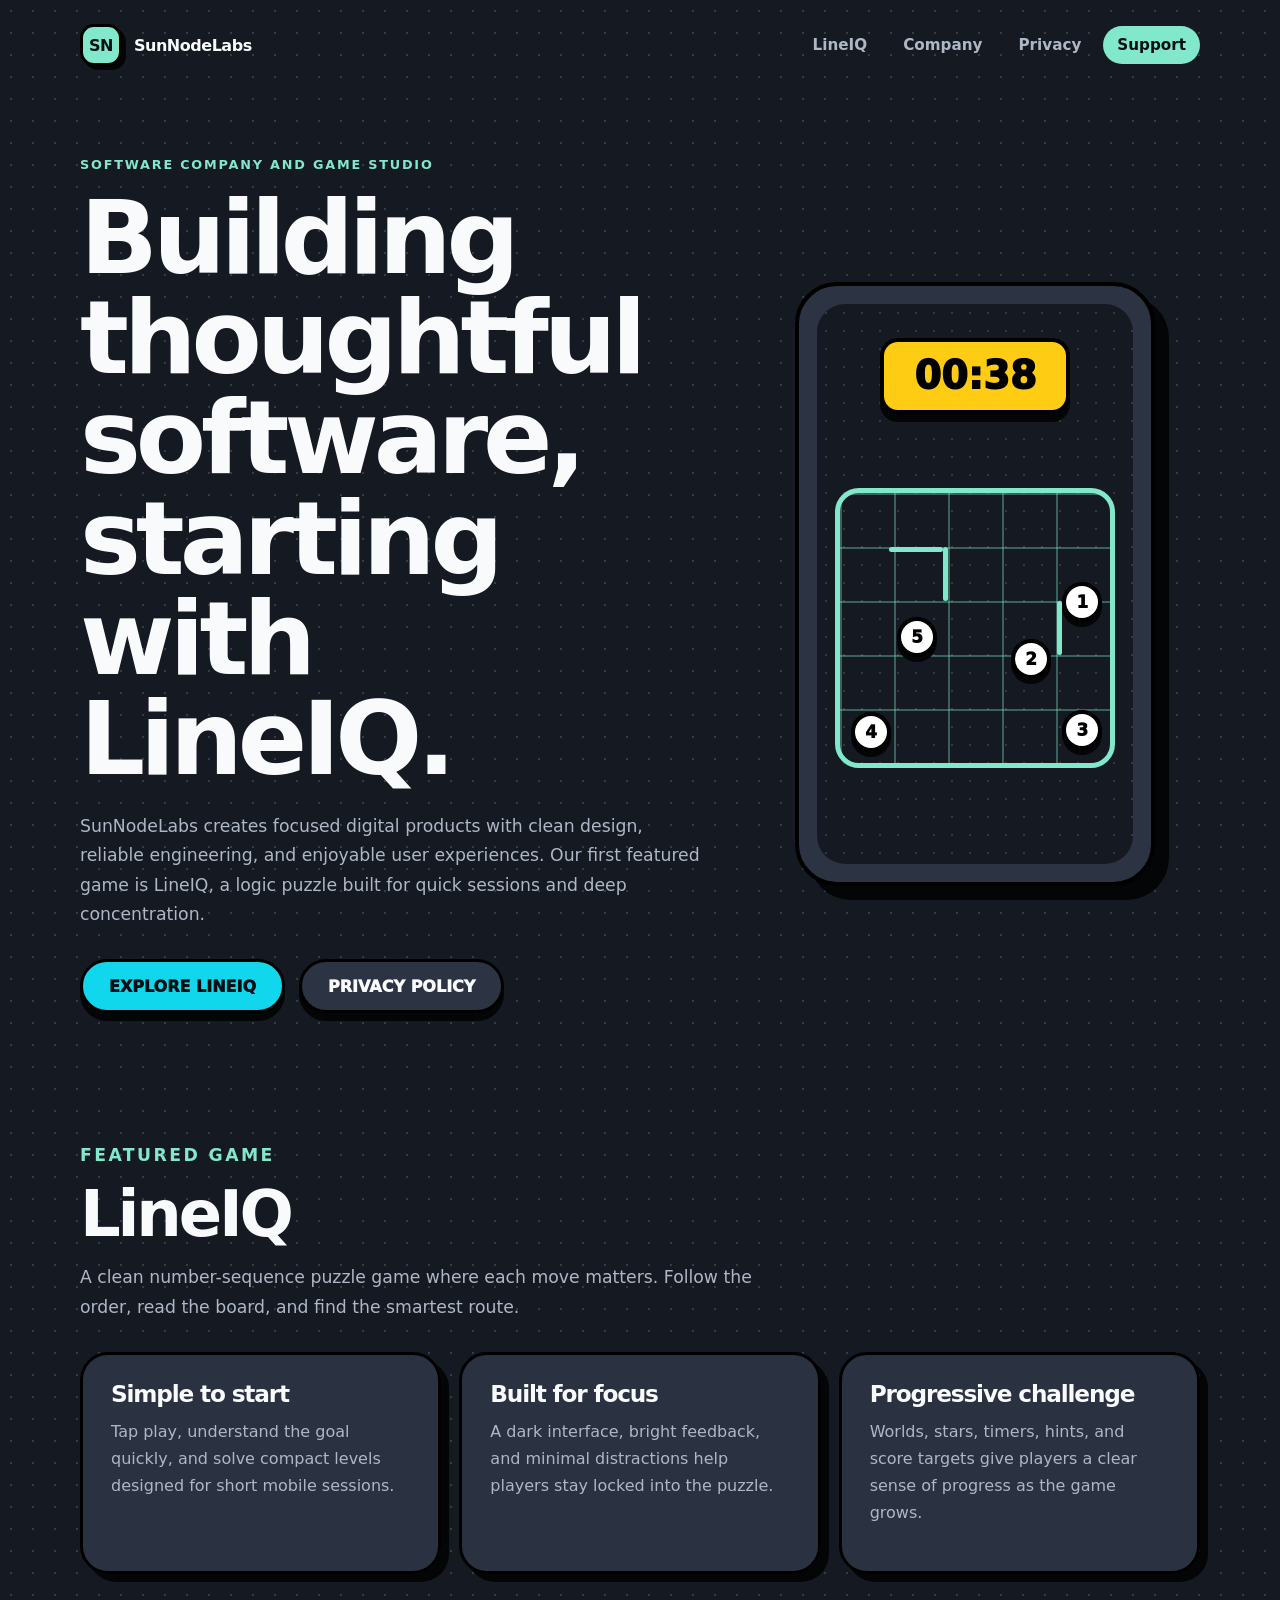
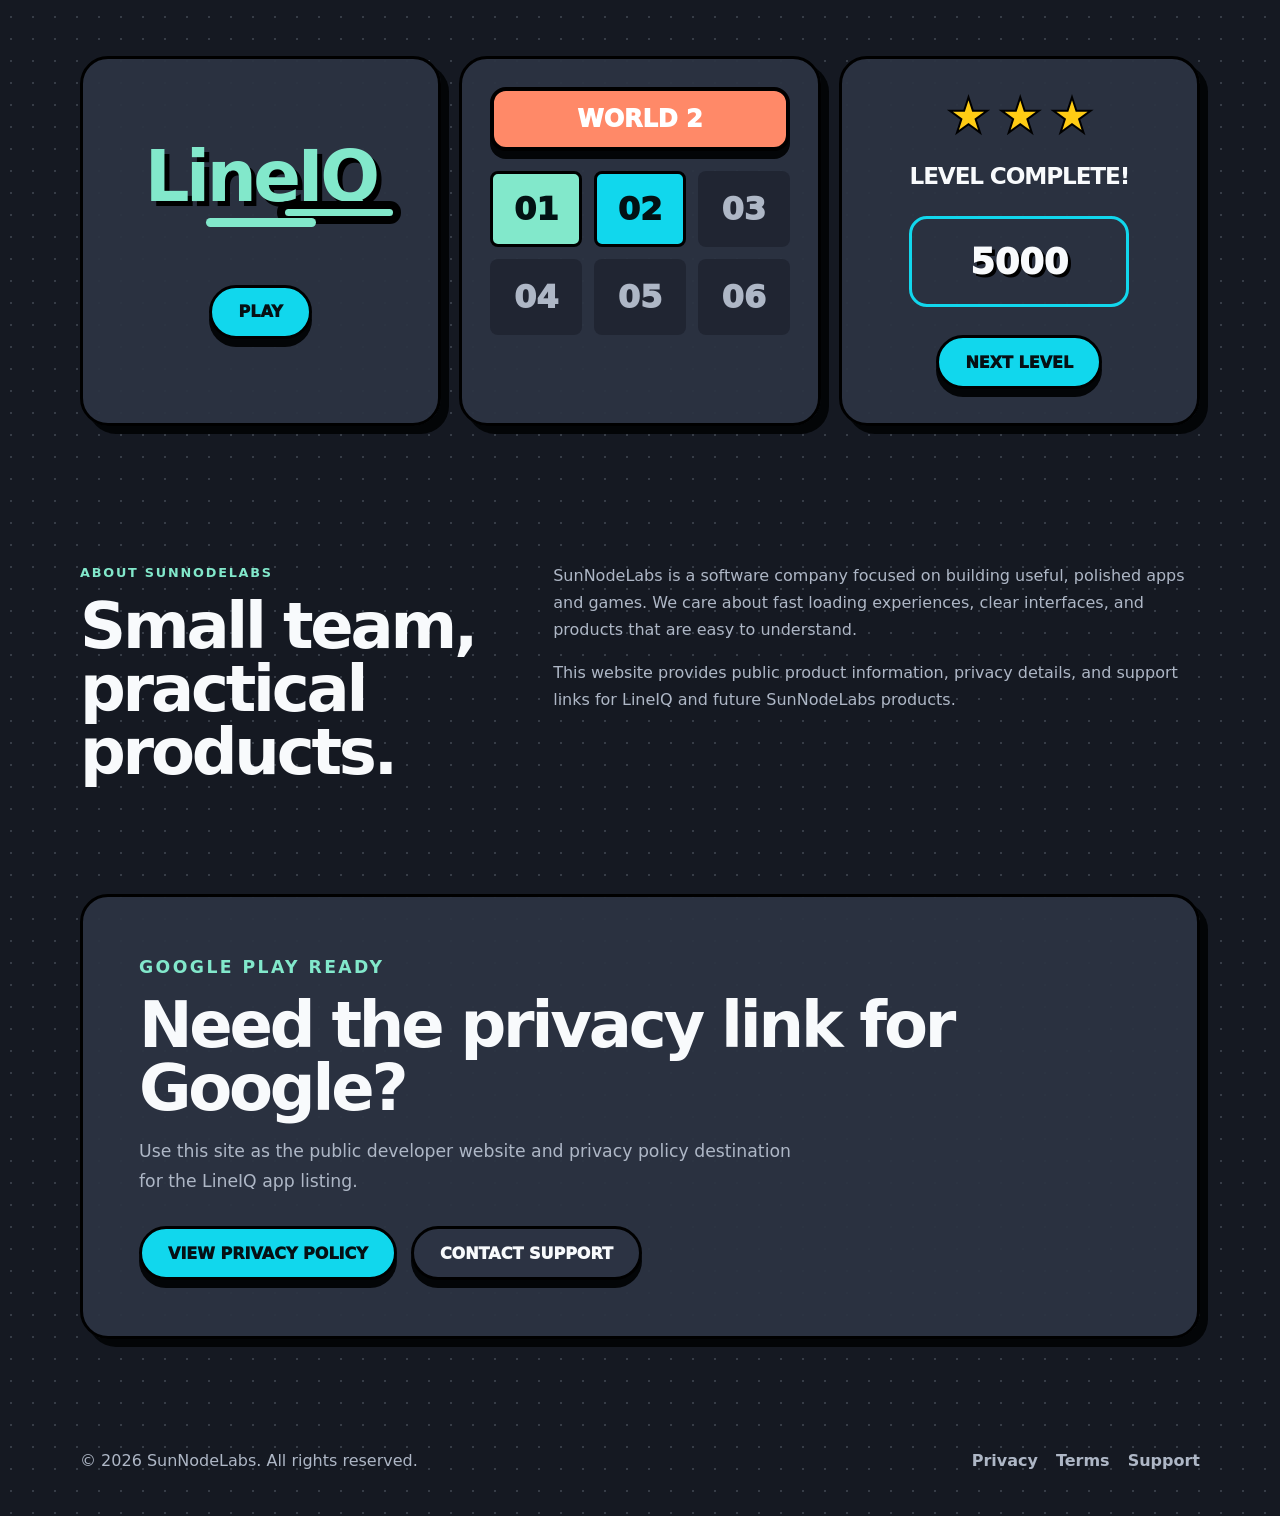
==== index.html @ 15c70d73 "Build SunNodeLabs website Create the public SunNodeLabs site with LineIQ product pages and policy li" ====
<!doctype html>
<html lang="en">
  <head>
    <meta charset="utf-8" />
    <meta name="viewport" content="width=device-width, initial-scale=1" />
    <title>SunNodeLabs | LineIQ</title>
    <meta
      name="description"
      content="SunNodeLabs builds simple, polished software experiences. LineIQ is a mobile logic puzzle game about focus, sequence, and satisfying problem solving."
    />
    <meta property="og:title" content="SunNodeLabs | LineIQ" />
    <meta
      property="og:description"
      content="Meet LineIQ, a clean logic puzzle game from SunNodeLabs."
    />
    <meta property="og:type" content="website" />
    <link rel="stylesheet" href="styles.css" />
  </head>
  <body>
    <header class="site-header">
      <a class="brand" href="index.html" aria-label="SunNodeLabs home">
        <span class="brand-mark">SN</span>
        <span>SunNodeLabs</span>
      </a>
      <nav class="site-nav" aria-label="Primary navigation">
        <a href="#lineiq">LineIQ</a>
        <a href="#company">Company</a>
        <a href="privacy.html">Privacy</a>
        <a class="nav-pill" href="support.html">Support</a>
      </nav>
    </header>

    <main>
      <section class="hero">
        <div class="hero-copy">
          <p class="eyebrow">Software company and game studio</p>
          <h1>Building thoughtful software, starting with LineIQ.</h1>
          <p class="hero-text">
            SunNodeLabs creates focused digital products with clean design,
            reliable engineering, and enjoyable user experiences. Our first
            featured game is LineIQ, a logic puzzle built for quick sessions
            and deep concentration.
          </p>
          <div class="hero-actions">
            <a class="button button-primary" href="#lineiq">Explore LineIQ</a>
            <a class="button button-secondary" href="privacy.html">Privacy Policy</a>
          </div>
        </div>

        <div class="phone-card" aria-label="LineIQ game preview">
          <div class="phone-screen">
            <div class="timer">00:38</div>
            <div class="grid-preview">
              <span class="wall wall-a"></span>
              <span class="wall wall-b"></span>
              <span class="wall wall-c"></span>
              <span class="dot dot-1">1</span>
              <span class="dot dot-2">2</span>
              <span class="dot dot-3">3</span>
              <span class="dot dot-4">4</span>
              <span class="dot dot-5">5</span>
            </div>
          </div>
        </div>
      </section>

      <section class="section" id="lineiq">
        <div class="section-heading">
          <p class="eyebrow">Featured game</p>
          <h2>LineIQ</h2>
          <p>
            A clean number-sequence puzzle game where each move matters. Follow
            the order, read the board, and find the smartest route.
          </p>
        </div>

        <div class="feature-grid">
          <article class="feature-card">
            <h3>Simple to start</h3>
            <p>
              Tap play, understand the goal quickly, and solve compact levels
              designed for short mobile sessions.
            </p>
          </article>
          <article class="feature-card">
            <h3>Built for focus</h3>
            <p>
              A dark interface, bright feedback, and minimal distractions help
              players stay locked into the puzzle.
            </p>
          </article>
          <article class="feature-card">
            <h3>Progressive challenge</h3>
            <p>
              Worlds, stars, timers, hints, and score targets give players a
              clear sense of progress as the game grows.
            </p>
          </article>
        </div>
      </section>

      <section class="showcase" aria-label="LineIQ screens">
        <article class="mini-screen home-preview">
          <h3>LineIQ</h3>
          <span class="line-decoration"></span>
          <a class="button button-primary" href="support.html">Play</a>
        </article>
        <article class="mini-screen level-preview">
          <span class="world-label">World 2</span>
          <div class="level-grid">
            <span class="level complete">01</span>
            <span class="level active">02</span>
            <span class="level locked">03</span>
            <span class="level locked">04</span>
            <span class="level locked">05</span>
            <span class="level locked">06</span>
          </div>
        </article>
        <article class="mini-screen result-preview">
          <div class="stars">&#9733; &#9733; &#9733;</div>
          <h3>Level Complete!</h3>
          <div class="score-box">5000</div>
          <a class="button button-primary" href="support.html">Next Level</a>
        </article>
      </section>

      <section class="section split" id="company">
        <div>
          <p class="eyebrow">About SunNodeLabs</p>
          <h2>Small team, practical products.</h2>
        </div>
        <div class="copy-stack">
          <p>
            SunNodeLabs is a software company focused on building useful,
            polished apps and games. We care about fast loading experiences,
            clear interfaces, and products that are easy to understand.
          </p>
          <p>
            This website provides public product information, privacy details,
            and support links for LineIQ and future SunNodeLabs products.
          </p>
        </div>
      </section>

      <section class="cta">
        <p class="eyebrow">Google Play ready</p>
        <h2>Need the privacy link for Google?</h2>
        <p>
          Use this site as the public developer website and privacy policy
          destination for the LineIQ app listing.
        </p>
        <div class="hero-actions">
          <a class="button button-primary" href="privacy.html">View Privacy Policy</a>
          <a class="button button-secondary" href="support.html">Contact Support</a>
        </div>
      </section>
    </main>

    <footer class="site-footer">
      <p>&copy; <span id="year"></span> SunNodeLabs. All rights reserved.</p>
      <div>
        <a href="privacy.html">Privacy</a>
        <a href="terms.html">Terms</a>
        <a href="support.html">Support</a>
      </div>
    </footer>

    <script src="script.js"></script>
  </body>
</html>
---- styles.css ----
:root {
  --bg: #151922;
  --bg-soft: #222837;
  --panel: #2c3343;
  --panel-dark: #151922;
  --text: #f8fafc;
  --muted: #aeb7c6;
  --cyan: #11d7ed;
  --mint: #82e8cb;
  --orange: #ff8968;
  --yellow: #ffcc14;
  --line: rgba(130, 232, 203, 0.35);
  --shadow: #030507;
  --radius: 28px;
  font-family: Inter, ui-sans-serif, system-ui, -apple-system, BlinkMacSystemFont,
    "Segoe UI", sans-serif;
}

* {
  box-sizing: border-box;
}

html {
  scroll-behavior: smooth;
}

body {
  margin: 0;
  min-height: 100vh;
  color: var(--text);
  background-color: var(--bg);
  background-image: radial-gradient(rgba(174, 183, 198, 0.22) 1px, transparent 1px);
  background-size: 22px 22px;
}

a {
  color: inherit;
  text-decoration: none;
}

.site-header,
.site-footer,
main {
  width: min(1120px, calc(100% - 32px));
  margin-inline: auto;
}

.site-header {
  display: flex;
  align-items: center;
  justify-content: space-between;
  gap: 24px;
  padding: 24px 0;
}

.brand,
.site-nav,
.site-footer,
.hero-actions {
  display: flex;
  align-items: center;
}

.brand {
  gap: 12px;
  font-weight: 900;
  letter-spacing: -0.03em;
}

.brand-mark {
  display: grid;
  width: 42px;
  height: 42px;
  place-items: center;
  color: #061014;
  background: var(--mint);
  border: 3px solid #000;
  border-radius: 14px;
  box-shadow: 4px 4px 0 var(--shadow);
}

.site-nav {
  gap: 8px;
  color: var(--muted);
  font-size: 0.95rem;
  font-weight: 800;
}

.site-nav a {
  padding: 10px 14px;
  border-radius: 999px;
}

.site-nav a:hover,
.site-nav a:focus-visible {
  color: var(--text);
  background: rgba(255, 255, 255, 0.07);
}

.nav-pill {
  color: #071014 !important;
  background: var(--mint);
}

.hero {
  display: grid;
  grid-template-columns: minmax(0, 1.05fr) minmax(320px, 0.75fr);
  gap: 42px;
  align-items: center;
  padding: 64px 0 56px;
}

.eyebrow {
  margin: 0 0 12px;
  color: var(--mint);
  font-size: 0.8rem;
  font-weight: 900;
  letter-spacing: 0.14em;
  text-transform: uppercase;
}

h1,
h2,
h3,
p {
  margin-top: 0;
}

h1,
h2,
h3 {
  letter-spacing: -0.05em;
  line-height: 0.98;
}

h1 {
  max-width: 780px;
  margin-bottom: 22px;
  font-size: clamp(3.1rem, 8vw, 6.7rem);
}

h2 {
  margin-bottom: 18px;
  font-size: clamp(2.2rem, 5vw, 4.4rem);
}

h3 {
  margin-bottom: 12px;
  font-size: 1.45rem;
}

p {
  color: var(--muted);
  line-height: 1.7;
}

.hero-text,
.section-heading p,
.cta p {
  max-width: 680px;
  font-size: 1.08rem;
}

.hero-actions {
  flex-wrap: wrap;
  gap: 14px;
  margin-top: 30px;
}

.button {
  display: inline-flex;
  align-items: center;
  justify-content: center;
  min-height: 54px;
  padding: 0 26px;
  border: 3px solid #000;
  border-radius: 999px;
  box-shadow: 0 8px 0 var(--shadow);
  font-weight: 950;
  text-transform: uppercase;
  transition: transform 160ms ease, box-shadow 160ms ease;
}

.button:hover,
.button:focus-visible {
  transform: translateY(3px);
  box-shadow: 0 5px 0 var(--shadow);
}

.button-primary {
  color: #061014;
  background: var(--cyan);
}

.button-secondary {
  color: var(--text);
  background: var(--panel);
}

.phone-card {
  justify-self: center;
  width: min(100%, 360px);
  padding: 18px;
  background: var(--panel);
  border: 4px solid #000;
  border-radius: 42px;
  box-shadow: 14px 14px 0 var(--shadow);
}

.phone-screen {
  min-height: 560px;
  padding: 34px 18px;
  background: var(--bg);
  background-image: radial-gradient(rgba(174, 183, 198, 0.2) 1px, transparent 1px);
  background-size: 18px 18px;
  border-radius: 28px;
}

.timer {
  width: 190px;
  margin: 0 auto 74px;
  padding: 15px 20px;
  color: #000;
  background: var(--yellow);
  border: 4px solid #000;
  border-radius: 18px;
  box-shadow: 0 8px 0 var(--shadow);
  font-size: 2.4rem;
  font-weight: 950;
  line-height: 1;
  text-align: center;
}

.grid-preview {
  position: relative;
  display: grid;
  grid-template-columns: repeat(5, 1fr);
  grid-template-rows: repeat(5, 1fr);
  aspect-ratio: 1;
  border: 5px solid var(--mint);
  border-radius: 24px;
  background:
    linear-gradient(var(--line) 2px, transparent 2px),
    linear-gradient(90deg, var(--line) 2px, transparent 2px);
  background-size: 20% 20%;
}

.dot,
.wall {
  position: absolute;
}

.dot {
  display: grid;
  width: 40px;
  height: 40px;
  place-items: center;
  color: #000;
  background: #fff;
  border: 4px solid #000;
  border-radius: 50%;
  box-shadow: 0 5px 0 var(--shadow);
  font-size: 1.05rem;
  font-weight: 950;
}

.dot-1 {
  top: 33%;
  right: 3%;
}

.dot-2 {
  right: 22%;
  bottom: 31%;
}

.dot-3 {
  right: 3%;
  bottom: 5%;
}

.dot-4 {
  bottom: 4%;
  left: 4%;
}

.dot-5 {
  left: 21%;
  top: 46%;
}

.wall {
  background: var(--mint);
  border-radius: 999px;
}

.wall-a {
  top: 20%;
  left: 18%;
  width: 20%;
  height: 5px;
}

.wall-b {
  top: 20%;
  left: 38%;
  width: 5px;
  height: 20%;
}

.wall-c {
  top: 40%;
  right: 18%;
  width: 5px;
  height: 20%;
}

.section {
  padding: 72px 0;
}

.section-heading {
  margin-bottom: 30px;
}

.feature-grid,
.showcase {
  display: grid;
  grid-template-columns: repeat(3, 1fr);
  gap: 18px;
}

.feature-card,
.mini-screen,
.cta,
.content-card {
  background: rgba(44, 51, 67, 0.92);
  border: 3px solid #000;
  border-radius: var(--radius);
  box-shadow: 8px 8px 0 var(--shadow);
}

.feature-card {
  padding: 28px;
}

.feature-card h3,
.content-card h2,
.content-card h3 {
  color: var(--text);
}

.showcase {
  padding: 10px 0 64px;
}

.mini-screen {
  min-height: 370px;
  padding: 28px;
}

.home-preview,
.result-preview {
  display: flex;
  flex-direction: column;
  align-items: center;
  justify-content: center;
  text-align: center;
}

.home-preview h3 {
  color: var(--mint);
  font-size: 4.4rem;
  text-shadow: 5px 5px 0 #000;
}

.line-decoration {
  width: 110px;
  height: 9px;
  margin: -6px 0 58px;
  background: var(--mint);
  border-radius: 999px;
  box-shadow: 78px -10px 0 -1px var(--mint), 78px -10px 0 7px #000;
}

.world-label {
  display: block;
  margin-bottom: 20px;
  padding: 14px;
  color: #fff;
  background: var(--orange);
  border: 4px solid #000;
  border-radius: 16px;
  box-shadow: 0 8px 0 var(--shadow);
  font-size: 1.5rem;
  font-weight: 950;
  text-align: center;
  text-transform: uppercase;
}

.level-grid {
  display: grid;
  grid-template-columns: repeat(3, 1fr);
  gap: 12px;
}

.level {
  display: grid;
  min-height: 76px;
  place-items: center;
  color: var(--muted);
  background: #202532;
  border-radius: 8px;
  font-size: 2rem;
  font-weight: 950;
}

.level.complete {
  color: #031113;
  background: var(--mint);
  border: 3px solid #000;
}

.level.active {
  color: #031113;
  background: var(--cyan);
  border: 3px solid #000;
}

.stars {
  color: var(--yellow);
  -webkit-text-stroke: 2px #000;
  font-size: 2.6rem;
  font-weight: 950;
}

.result-preview h3 {
  margin-top: 24px;
  text-transform: uppercase;
}

.score-box {
  width: min(100%, 220px);
  margin: 16px 0 28px;
  padding: 22px;
  border: 3px solid var(--cyan);
  border-radius: 18px;
  font-size: 2.2rem;
  font-weight: 950;
  text-shadow: 3px 3px 0 #000;
}

.split {
  display: grid;
  grid-template-columns: 0.8fr 1.2fr;
  gap: 42px;
}

.copy-stack p:last-child {
  margin-bottom: 0;
}

.cta {
  padding: clamp(28px, 6vw, 56px);
  margin: 20px 0 78px;
}

.site-footer {
  justify-content: space-between;
  gap: 24px;
  padding: 30px 0 42px;
}

.site-footer p {
  margin: 0;
}

.site-footer div {
  display: flex;
  gap: 18px;
  color: var(--muted);
  font-weight: 800;
}

.page-hero {
  padding: 60px 0 28px;
}

.page-hero h1 {
  max-width: 900px;
}

.content-card {
  padding: clamp(24px, 5vw, 48px);
  margin: 18px 0 72px;
}

.content-card p,
.content-card li {
  color: var(--muted);
  line-height: 1.7;
}

.content-card section + section {
  margin-top: 34px;
  padding-top: 34px;
  border-top: 1px solid rgba(255, 255, 255, 0.12);
}

.content-card a {
  color: var(--mint);
  font-weight: 800;
}

@media (max-width: 860px) {
  .site-header,
  .site-nav,
  .site-footer {
    align-items: flex-start;
    flex-direction: column;
  }

  .site-nav {
    width: 100%;
  }

  .hero,
  .split,
  .feature-grid,
  .showcase {
    grid-template-columns: 1fr;
  }

  .hero {
    padding-top: 32px;
  }

  .phone-card {
    width: min(100%, 420px);
  }
}

@media (max-width: 520px) {
  .site-header,
  .site-footer,
  main {
    width: min(100% - 22px, 1120px);
  }

  .site-nav {
    display: grid;
    grid-template-columns: repeat(2, 1fr);
  }

  .site-nav a {
    text-align: center;
  }

  .button {
    width: 100%;
  }

  .phone-screen {
    min-height: 500px;
  }

  .timer {
    margin-bottom: 56px;
  }
}
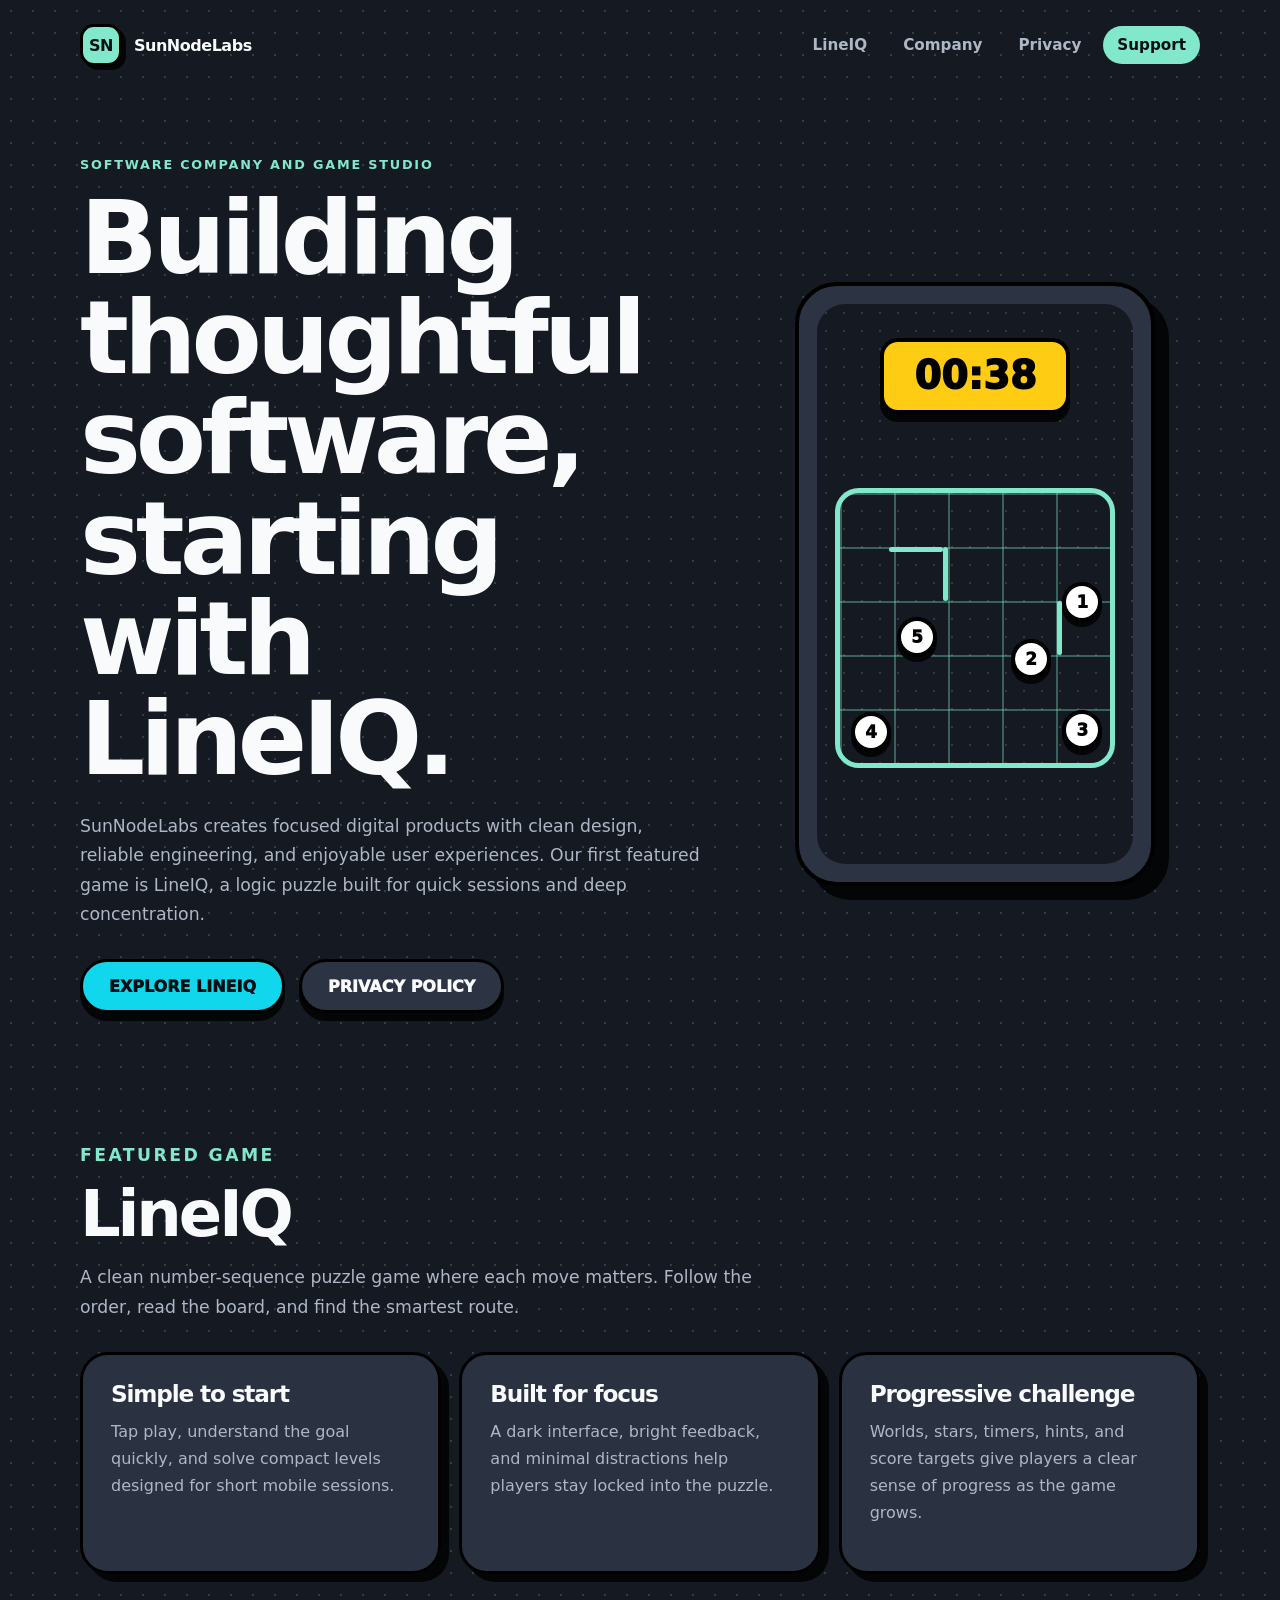
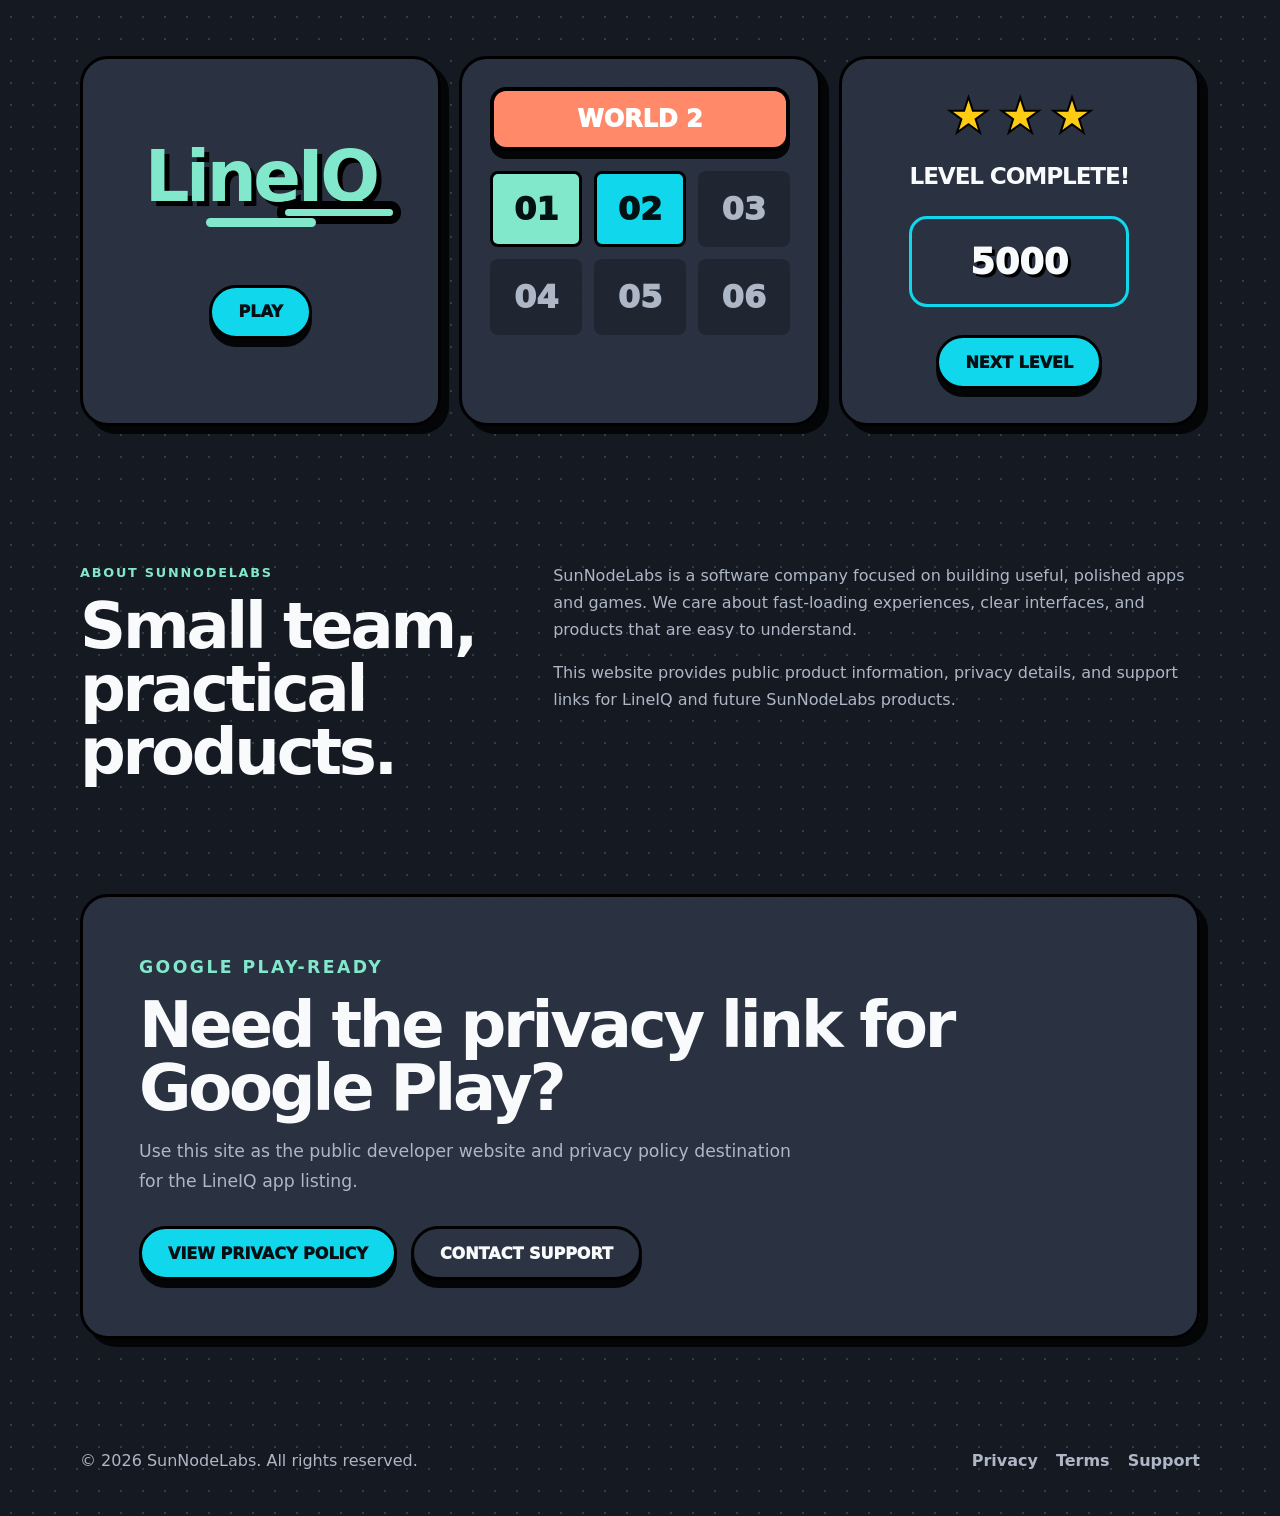
==== commit e3a10435: "Update website legal pages Refresh the LineIQ privacy policy and terms content, align the public sup" ====
--- a/index.html
+++ b/index.html
@@ -132,7 +132,7 @@
         <div class="copy-stack">
           <p>
             SunNodeLabs is a software company focused on building useful,
-            polished apps and games. We care about fast loading experiences,
+            polished apps and games. We care about fast-loading experiences,
             clear interfaces, and products that are easy to understand.
           </p>
           <p>
@@ -143,8 +143,8 @@
       </section>
 
       <section class="cta">
-        <p class="eyebrow">Google Play ready</p>
-        <h2>Need the privacy link for Google?</h2>
+        <p class="eyebrow">Google Play-ready</p>
+        <h2>Need the privacy link for Google Play?</h2>
         <p>
           Use this site as the public developer website and privacy policy
           destination for the LineIQ app listing.
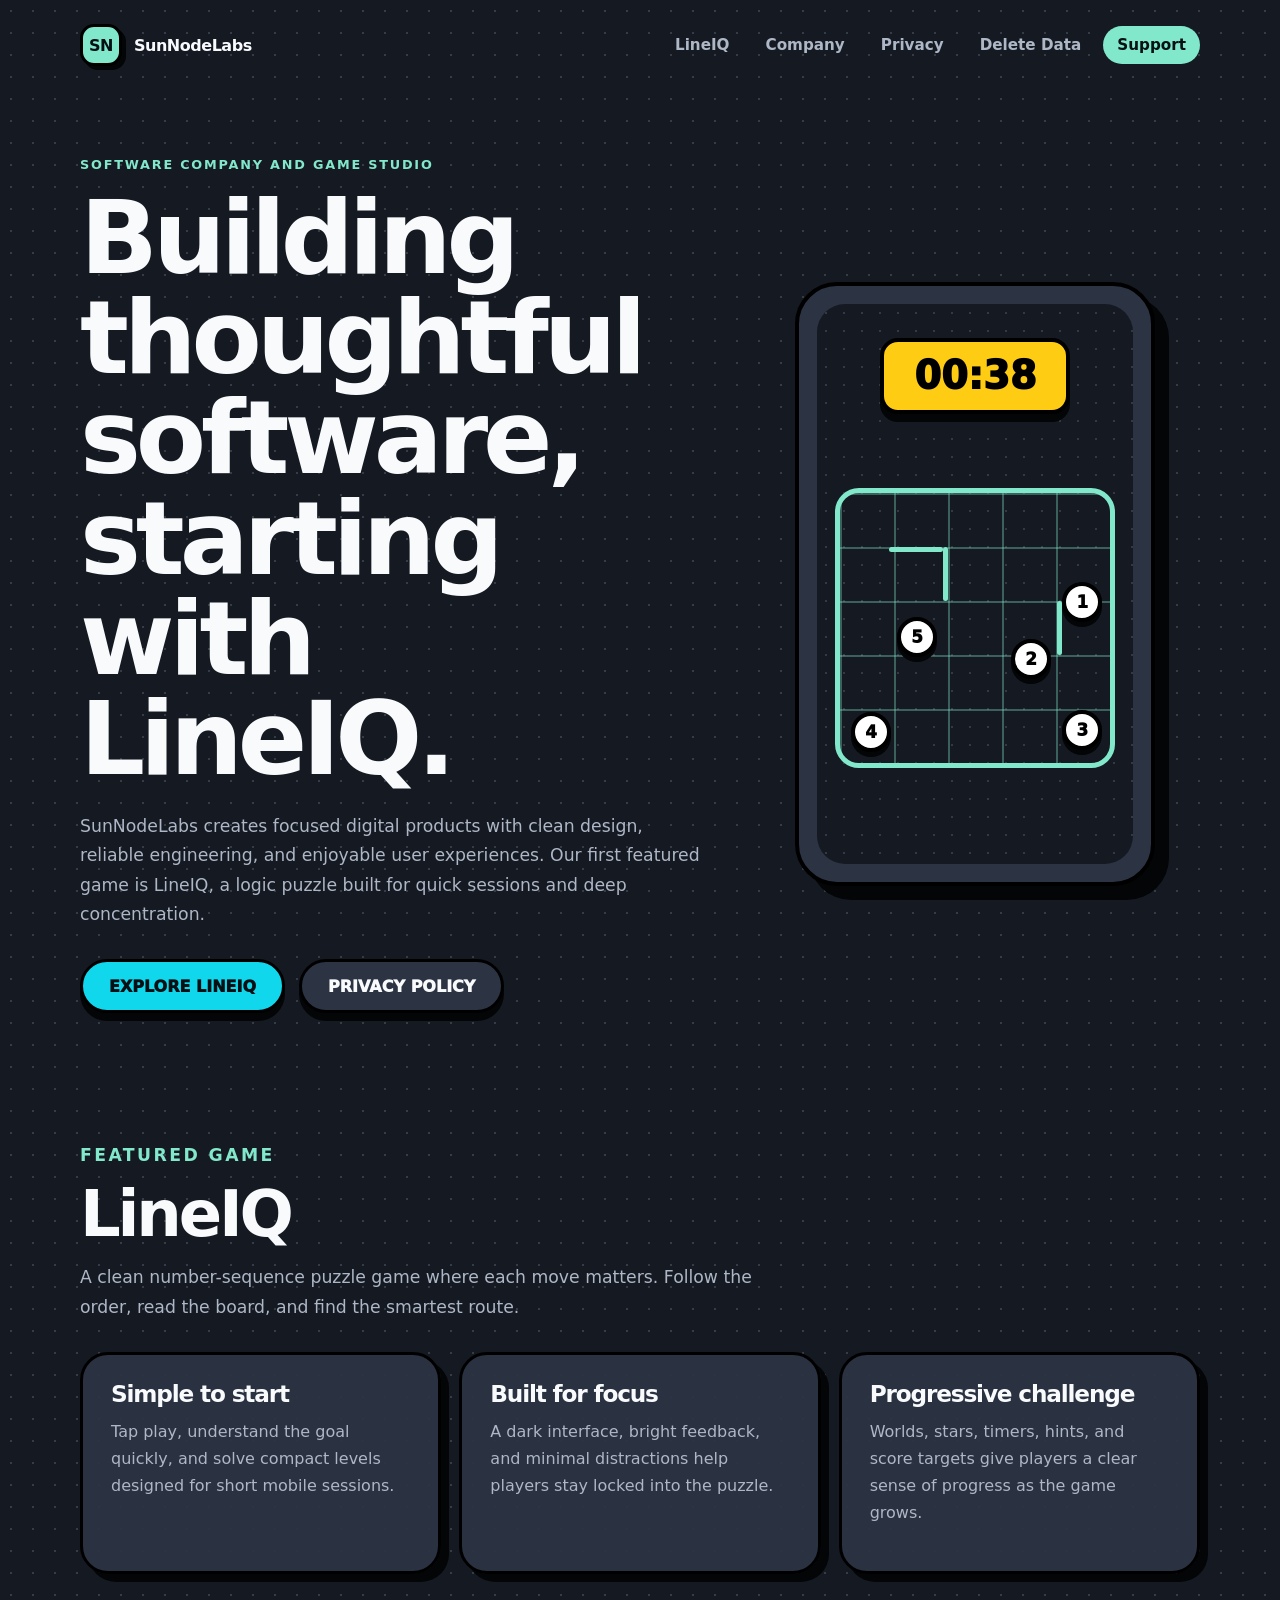
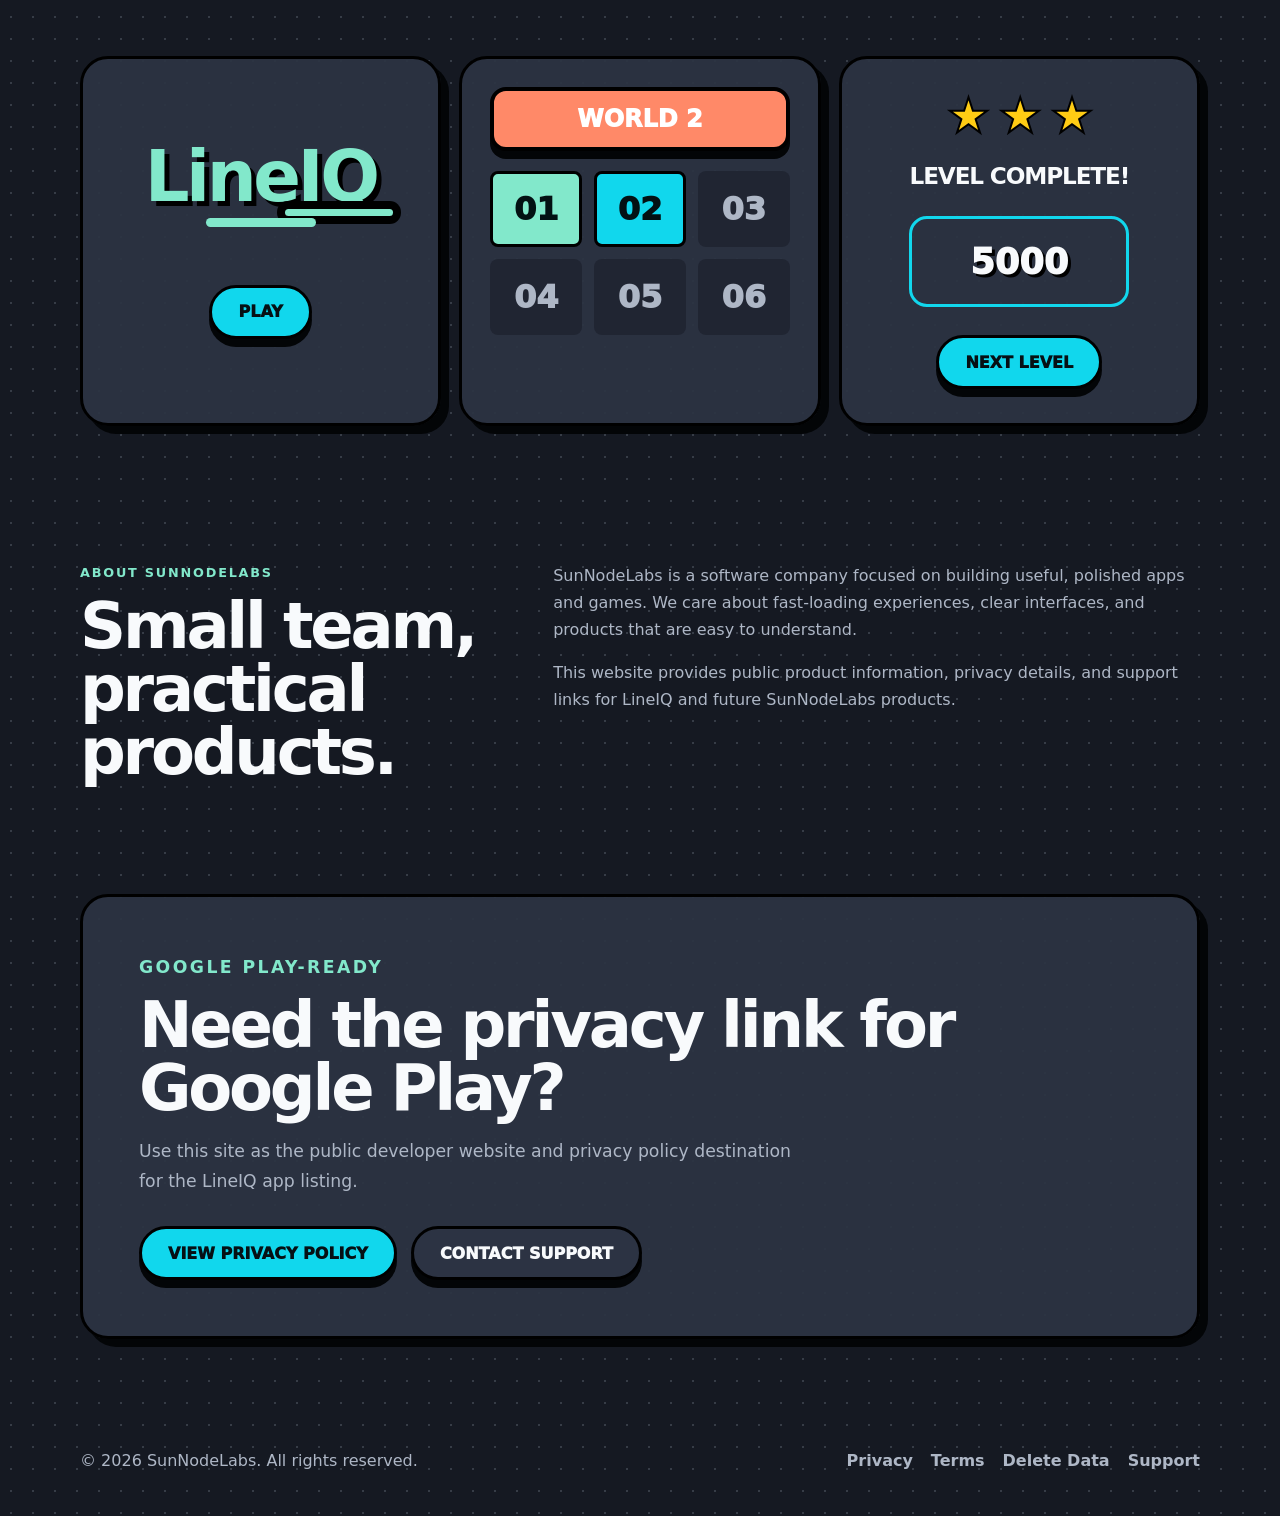
==== commit dd6d26b0: "Add deletion request form Add a public LineIQ data deletion request page with Google Sheets integrat" ====
--- a/index.html
+++ b/index.html
@@ -26,6 +26,7 @@
         <a href="#lineiq">LineIQ</a>
         <a href="#company">Company</a>
         <a href="privacy.html">Privacy</a>
+        <a href="deletion.html">Delete Data</a>
         <a class="nav-pill" href="support.html">Support</a>
       </nav>
     </header>
@@ -161,6 +162,7 @@
       <div>
         <a href="privacy.html">Privacy</a>
         <a href="terms.html">Terms</a>
+        <a href="deletion.html">Delete Data</a>
         <a href="support.html">Support</a>
       </div>
     </footer>
--- a/styles.css
+++ b/styles.css
@@ -512,6 +512,74 @@
   font-weight: 800;
 }
 
+.form-card {
+  max-width: 860px;
+}
+
+.request-form {
+  display: grid;
+  gap: 18px;
+  margin-top: 28px;
+}
+
+.request-form label {
+  display: grid;
+  gap: 8px;
+  color: var(--text);
+  font-weight: 850;
+}
+
+.request-form input,
+.request-form select,
+.request-form textarea {
+  width: 100%;
+  color: var(--text);
+  background: var(--panel-dark);
+  border: 2px solid rgba(130, 232, 203, 0.45);
+  border-radius: 14px;
+  padding: 14px 16px;
+  font: inherit;
+  outline: none;
+}
+
+.request-form textarea {
+  resize: vertical;
+}
+
+.request-form input:focus,
+.request-form select:focus,
+.request-form textarea:focus {
+  border-color: var(--mint);
+  box-shadow: 0 0 0 4px rgba(130, 232, 203, 0.14);
+}
+
+.form-notice,
+.form-message {
+  margin-top: 20px;
+  padding: 14px 16px;
+  border-radius: 14px;
+  background: rgba(255, 204, 20, 0.12);
+  border: 1px solid rgba(255, 204, 20, 0.45);
+  color: var(--text);
+}
+
+.form-message {
+  display: none;
+}
+
+.form-message.is-visible {
+  display: block;
+}
+
+.hidden-frame {
+  position: absolute;
+  width: 1px;
+  height: 1px;
+  border: 0;
+  opacity: 0;
+  pointer-events: none;
+}
+
 @media (max-width: 860px) {
   .site-header,
   .site-nav,
